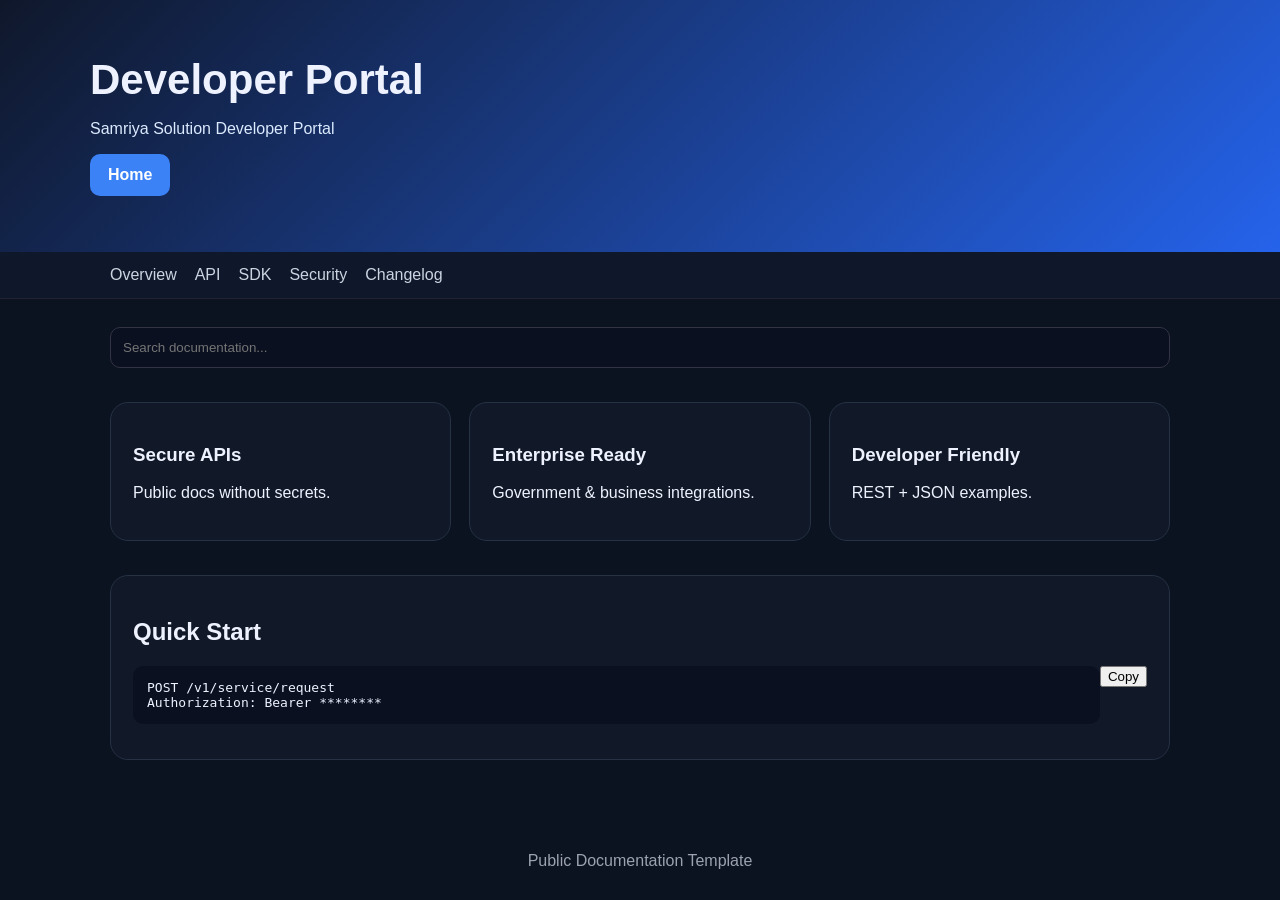
==== index.html @ 208551ee "Add files via upload" ====
<!doctype html><html><head><meta charset='utf-8'><meta name='viewport' content='width=device-width,initial-scale=1'><title>Developer Portal</title><link rel='stylesheet' href='assets/style.css'></head><body><header><div class='wrap hero'><h1>Developer Portal</h1><p>Samriya Solution Developer Portal</p><a class='btn' href='index.html'>Home</a></div></header><nav><div class='wrap'><a href='index.html'>Overview</a><a href='api.html'>API</a><a href='sdk.html'>SDK</a><a href='security.html'>Security</a><a href='changelog.html'>Changelog</a></div></nav><main class='wrap'>
<input id='search' class='search' placeholder='Search documentation...'>
<div class='section grid'>
<div class='card searchable'><h3>Secure APIs</h3><p>Public docs without secrets.</p></div>
<div class='card searchable'><h3>Enterprise Ready</h3><p>Government & business integrations.</p></div>
<div class='card searchable'><h3>Developer Friendly</h3><p>REST + JSON examples.</p></div>
</div>
<div class='section card searchable'><h2>Quick Start</h2><button class='copy' onclick="copy('c1')">Copy</button><pre id='c1'>POST /v1/service/request
Authorization: Bearer ********</pre></div>
</main><footer>Public Documentation Template</footer><script src='assets/app.js'></script></body></html>
---- assets/style.css ----
:root{--bg:#0b1220;--panel:#111827;--text:#eef2ff;--muted:#9ca3af;--accent:#3b82f6}
*{box-sizing:border-box}body{margin:0;font-family:Inter,Arial,sans-serif;background:var(--bg);color:var(--text)}
header{background:linear-gradient(135deg,#0f172a,#2563eb);padding:56px 24px}
.wrap{max-width:1100px;margin:auto}.hero h1{font-size:42px;margin:0}.hero p{color:#dbeafe}
.btn{display:inline-block;padding:12px 18px;border-radius:10px;background:var(--accent);color:#fff;text-decoration:none;font-weight:700}
nav{position:sticky;top:0;background:#0f172a;border-bottom:1px solid #223}
nav .wrap{display:flex;gap:18px;overflow:auto;padding:14px 20px}
nav a{color:#cbd5e1;text-decoration:none;white-space:nowrap}
.grid{display:grid;grid-template-columns:repeat(auto-fit,minmax(240px,1fr));gap:18px}
.card{background:var(--panel);border:1px solid #243244;border-radius:18px;padding:22px}
main{padding:28px 20px}.section{margin:34px 0}pre{background:#0a1020;padding:14px;border-radius:10px;overflow:auto}
table{width:100%;border-collapse:collapse}td,th{border:1px solid #334;padding:10px}footer{padding:30px;text-align:center;color:var(--muted)}
.search{width:100%;padding:12px;border-radius:10px;border:1px solid #334;background:#0a1020;color:white}
.copy{float:right}
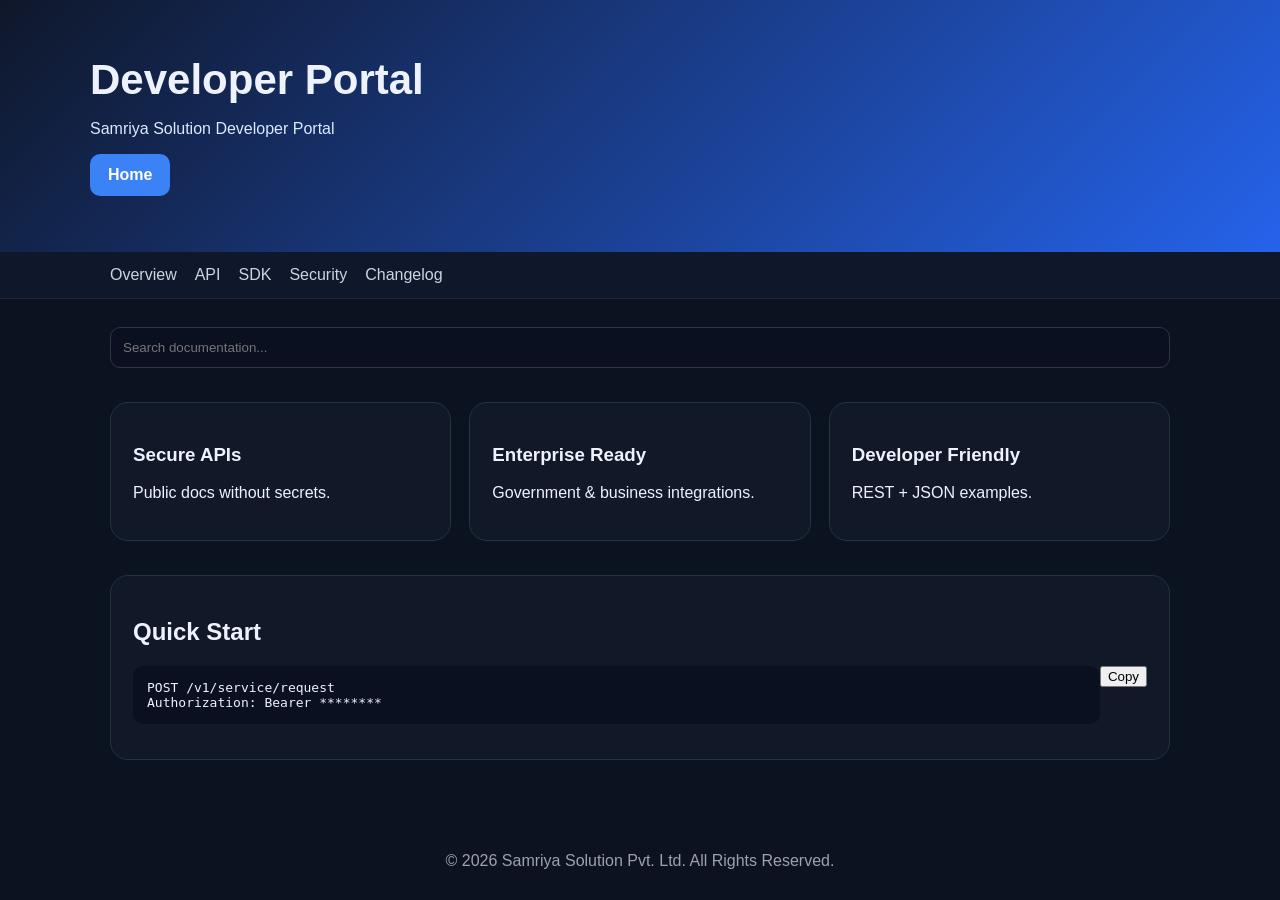
==== commit 22a2e165: "Change footer text to include copyright notice Updated footer text to include copyright information." ====
--- a/index.html
+++ b/index.html
@@ -7,4 +7,4 @@
 </div>
 <div class='section card searchable'><h2>Quick Start</h2><button class='copy' onclick="copy('c1')">Copy</button><pre id='c1'>POST /v1/service/request
 Authorization: Bearer ********</pre></div>
-</main><footer>Public Documentation Template</footer><script src='assets/app.js'></script></body></html>+</main><footer>© 2026 Samriya Solution Pvt. Ltd. All Rights Reserved.</footer><script src='assets/app.js'></script></body></html>
